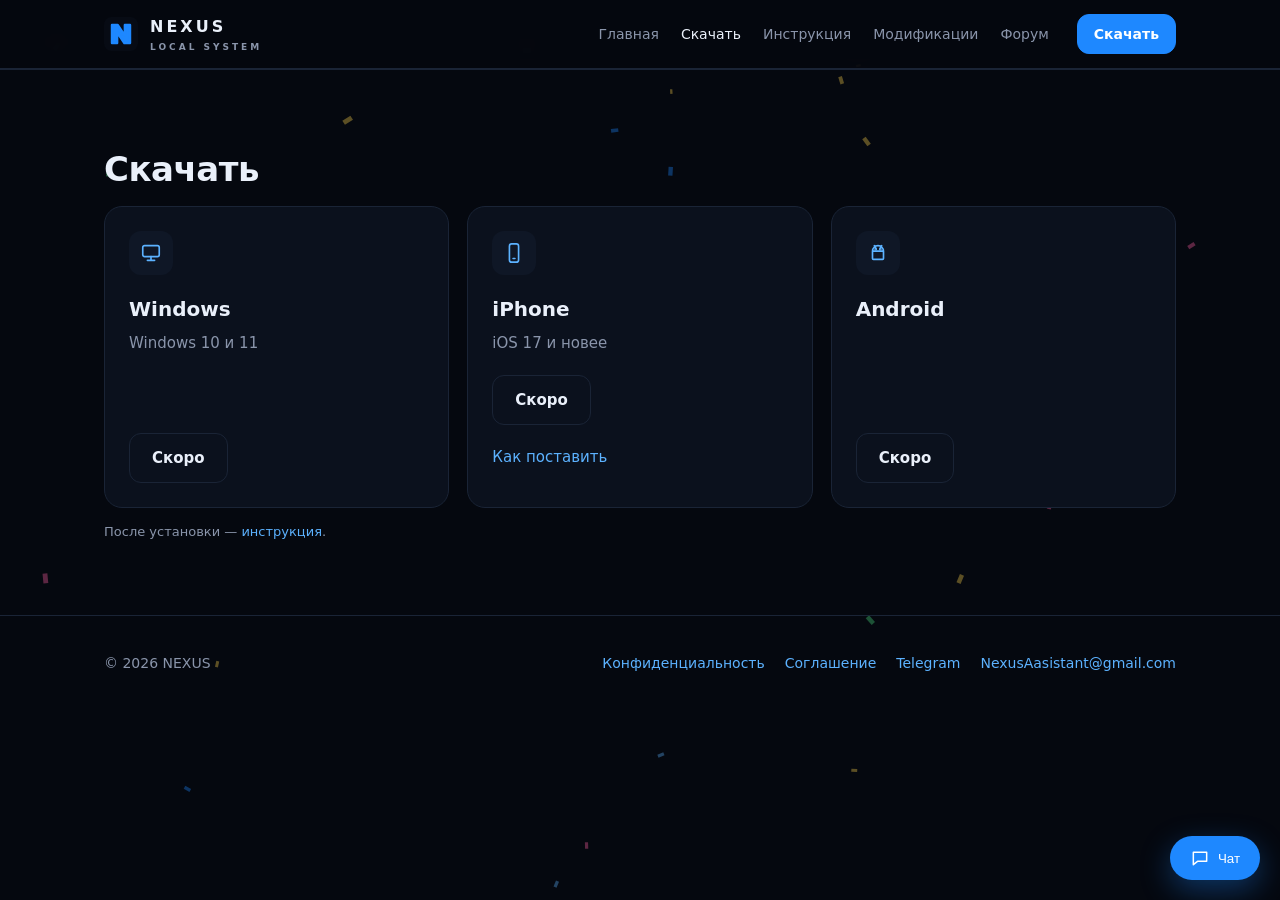
==== download.html @ 6585c286 "Сайт NEXUS" ====
<!doctype html>
<html lang="ru">
<head>
<meta charset="utf-8">
<meta name="viewport" content="width=device-width, initial-scale=1">
<title>Скачать — NEXUS</title>
<link rel="icon" href="assets/logo.svg">
<link rel="stylesheet" href="assets/style.css?v=23">
</head>
<body>
<header>
  <div class="wrap">
    <a class="brand" href="index.html"><img src="assets/logo.svg" alt=""><div>NEXUS<small>LOCAL SYSTEM</small></div></a>
    <nav>
      <a href="index.html">Главная</a>
      <a href="download.html" class="on">Скачать</a>
      <a href="guide.html">Инструкция</a>
      <a href="mods.html">Модификации</a>
      <a href="forum.html">Форум</a>
    </nav>
    <a class="btn small" href="download.html">Скачать</a>
  </div>
</header>
<main>
  <section>
    <div class="wrap">
      <h2>Скачать</h2>
      <div class="downloads">
        <div class="card dl" data-dl="pc">
          <div class="icon"><svg class="ico" viewBox="0 0 24 24" fill="none" stroke="currentColor" stroke-width="1.8" stroke-linecap="round" stroke-linejoin="round" aria-hidden="true"><rect x="3" y="4" width="18" height="12" rx="2"/><path d="M8 20h8M12 16v4"/></svg></div>
          <h3>Windows</h3>
          <p>Windows 10 и 11</p>
          <span class="btn ghost soon">Скоро</span>
        </div>
        <div class="card dl" data-dl="ios">
          <div class="icon"><svg class="ico" viewBox="0 0 24 24" fill="none" stroke="currentColor" stroke-width="1.8" stroke-linecap="round" stroke-linejoin="round" aria-hidden="true"><rect x="7" y="2" width="10" height="20" rx="2.5"/><path d="M11 18h2"/></svg></div>
          <h3>iPhone</h3>
          <p>iOS 17 и новее</p>
          <span class="btn ghost soon">Скоро</span>
          <p class="note"><a href="guide.html#iphone">Как поставить</a></p>
        </div>
        <div class="card dl" data-dl="android">
          <div class="icon"><svg class="ico" viewBox="0 0 24 24" fill="none" stroke="currentColor" stroke-width="1.8" stroke-linecap="round" stroke-linejoin="round" aria-hidden="true"><path d="M6 10h12v8a1 1 0 0 1-1 1H7a1 1 0 0 1-1-1zM6 10a6 6 0 0 1 12 0M8 4l1.5 2.5M16 4l-1.5 2.5"/><circle cx="9.5" cy="7.8" r=".6"/><circle cx="14.5" cy="7.8" r=".6"/></svg></div>
          <h3>Android</h3>
          <p>&nbsp;</p>
          <span class="btn ghost soon">Скоро</span>
        </div>
      </div>
      <p class="note">После установки — <a href="guide.html">инструкция</a>.</p>
    </div>
  </section>
</main>
<footer>
  <div class="wrap">
    <span>© 2026 NEXUS</span>
    <div class="links"><a href="privacy.html">Конфиденциальность</a><a href="terms.html">Соглашение</a><a href="https://t.me/NexusAppAiBot" target="_blank" rel="noopener">Telegram</a><a href="mailto:NexusAasistant@gmail.com">NexusAasistant@gmail.com</a></div>
  </div>
</footer>
<button class="chat-open" data-chat aria-label="Чат"><svg class="ico" viewBox="0 0 24 24" fill="none" stroke="currentColor" stroke-width="1.8" stroke-linecap="round" stroke-linejoin="round" aria-hidden="true"><path d="M4 5h16v11H9l-5 4z"/></svg><span>Чат</span></button>
<script>window.NEXUS_CHAT = "https://193-232-89-90.sslip.io:8443"; window.NEXUS_GOOGLE = "959547743443-be8pcmqgt4temf61vtt6gkfed54fnpoh.apps.googleusercontent.com"; window.NEXUS_TELEGRAM = "https://t.me/NexusAppAiBot";</script>
<script src="assets/chat.js?v=23"></script>
<script src="assets/panel-link.js?v=23"></script>
<script src="assets/community.js?v=23"></script>
<script src="assets/shop.js?v=23"></script>
<script src="assets/anim.js?v=23"></script>
</body>
</html>
---- assets/style.css ----
:root {
  --bg: #05080F;
  --panel: #0B111D;
  --panel2: #0F1726;
  --line: #1A2436;
  --text: #EAF0FA;
  --muted: #8A95AB;
  --accent: #1E88FF;
  --accent2: #5CB2FF;
  --green: #22C55E;
  --radius: 18px;
}
* { box-sizing: border-box; margin: 0; padding: 0; }
html { scroll-behavior: smooth; }
body {
  background: var(--bg);
  color: var(--text);
  font: 16px/1.6 "Inter", "Segoe UI", system-ui, -apple-system, sans-serif;
  -webkit-font-smoothing: antialiased;
}
a { color: var(--accent2); text-decoration: none; }
a:hover { color: var(--text); }
.wrap { max-width: 1120px; margin: 0 auto; padding: 0 24px; }

/* top bar */
header {
  position: sticky; top: 0; z-index: 10;
  background: rgba(5, 8, 15, 0.82); backdrop-filter: blur(12px);
  border-bottom: 1px solid var(--line);
}
header .wrap { display: flex; align-items: center; gap: 28px; height: 68px; }
.brand { display: flex; align-items: center; gap: 12px; color: var(--text); font-weight: 800; letter-spacing: 3px; }
.brand img { width: 34px; height: 34px; }
.brand small { display: block; font-size: 9px; letter-spacing: 3px; color: var(--muted); font-weight: 600; }
nav { display: flex; gap: 22px; margin-left: auto; }
nav a { color: var(--muted); font-size: 14px; }
nav a:hover, nav a.on { color: var(--text); }
.btn {
  display: inline-flex; align-items: center; gap: 8px;
  padding: 12px 22px; border-radius: 12px; font-weight: 600; font-size: 15px;
  background: var(--accent); color: #fff; border: 1px solid var(--accent);
  transition: transform .15s, background .15s;
}
.btn:hover { background: #3696FF; color: #fff; transform: translateY(-1px); }
.btn.ghost { background: transparent; color: var(--text); border-color: var(--line); }
.btn.ghost:hover { border-color: var(--accent); }
.btn.small { padding: 8px 16px; font-size: 14px; }

/* hero */
.hero { padding: 96px 0 72px; position: relative; overflow: hidden; }
.hero::before {
  content: ""; position: absolute; inset: -40% -10% auto; height: 520px;
  background: radial-gradient(closest-side, rgba(30, 136, 255, 0.22), transparent);
  pointer-events: none;
}
.hero .wrap { display: grid; grid-template-columns: 1.1fr 0.9fr; gap: 48px; align-items: center; position: relative; }
.kicker { color: var(--accent2); font-size: 13px; font-weight: 700; letter-spacing: 2px; text-transform: uppercase; }
h1 { font-size: 54px; line-height: 1.08; margin: 14px 0 18px; letter-spacing: -1px; }
h1 span { color: var(--accent); }
.lead { color: var(--muted); font-size: 19px; max-width: 560px; }
.cta { display: flex; gap: 14px; margin-top: 32px; flex-wrap: wrap; }
.note { color: var(--muted); font-size: 13px; margin-top: 14px; }

/* NEXUS's eyes: a party hat, always a little alive (anim.js moves the eyes) */
.stage { position: relative; padding-top: 70px; }
.face {
  position: relative; aspect-ratio: 1 / 1; border-radius: 32px; background: #000;
  border: 1px solid var(--line); box-shadow: 0 30px 80px rgba(30, 136, 255, 0.18);
  animation: bob 4.5s ease-in-out infinite;
}
@keyframes bob { 0%, 100% { transform: translateY(0) rotate(-1deg); } 50% { transform: translateY(-14px) rotate(1.5deg); } }
.eyes { position: absolute; inset: 0; display: flex; align-items: center; justify-content: center; gap: 18%;
  transition: transform .35s cubic-bezier(.3,1.4,.5,1); }
.eye {
  width: 17%; height: 42%; border-radius: 999px; background: var(--accent);
  box-shadow: 0 0 40px rgba(30, 136, 255, 0.75); transition: height .18s, border-radius .18s;
}
.face.blink .eye { height: 4%; }
.face.happy .eye { height: 20%; border-radius: 999px 999px 40% 40%; }
.cheek { position: absolute; bottom: 24%; width: 12%; height: 6%; border-radius: 50%; background: rgba(255, 105, 180, .0);
  filter: blur(6px); transition: background .4s; }
.cheek.l { left: 16%; } .cheek.r { right: 16%; }
.face.happy .cheek { background: rgba(255, 105, 180, .55); }
.hat {
  position: absolute; left: 50%; top: -104px; width: 110px; height: 120px; margin-left: -40px;
  transform-origin: 50% 100%; animation: wobble 3s ease-in-out infinite; filter: drop-shadow(0 6px 10px rgba(0,0,0,.45));
}
.cone { position: absolute; inset: 0; clip-path: polygon(50% 0, 100% 100%, 0 100%);
  background: repeating-linear-gradient(135deg, #1E88FF 0 15px, #FF5FA2 15px 30px, #FFD34D 30px 45px); }
.pom { position: absolute; left: 50%; top: -14px; width: 28px; height: 28px; margin-left: -14px; border-radius: 50%;
  background: radial-gradient(circle at 35% 35%, #fff, #FFD34D 60%, #F0A800); box-shadow: 0 0 18px rgba(255, 211, 77, .7);
  animation: pom 1.5s ease-in-out infinite; }
@keyframes wobble { 0%, 100% { transform: rotate(12deg); } 50% { transform: rotate(20deg); } }
@keyframes pom { 0%, 100% { transform: translateY(0) scale(1); } 50% { transform: translateY(-4px) scale(1.08); } }

/* confetti behind everything */
#confetti { position: fixed; inset: 0; width: 100%; height: 100%; pointer-events: none; z-index: 0; }
header, main, footer { position: relative; z-index: 1; }
header { z-index: 10; }

/* blocks come in as you scroll; cards lift */
.reveal { opacity: 0; transform: translateY(26px); transition: opacity .7s ease, transform .7s ease; }
.reveal.in { opacity: 1; transform: none; }
.card { transition: transform .25s ease, border-color .25s ease, box-shadow .25s ease; }
.card:hover { transform: translateY(-4px); border-color: rgba(30,136,255,.55); box-shadow: 0 16px 40px rgba(30,136,255,.12); }
.card:hover .icon { animation: pop .5s ease; }
@keyframes pop { 50% { transform: scale(1.18) rotate(-6deg); } }
.btn { position: relative; overflow: hidden; }
.btn:not(.ghost)::after { content: ""; position: absolute; top: 0; left: -60%; width: 40%; height: 100%;
  background: linear-gradient(90deg, transparent, rgba(255,255,255,.35), transparent); transform: skewX(-20deg);
  animation: shine 4s ease-in-out infinite; }
@keyframes shine { 0%, 70% { left: -60%; } 100% { left: 130%; } }
h1 { background: linear-gradient(90deg, #fff, #8CC4FF, #FF8FC2, #fff); background-size: 300% 100%;
  -webkit-background-clip: text; background-clip: text; color: transparent; animation: shimmer 8s linear infinite; }
@keyframes shimmer { to { background-position: 300% 0; } }
@media (prefers-reduced-motion: reduce) {
  *, *::before, *::after { animation: none !important; transition: none !important; }
  .reveal { opacity: 1; transform: none; }
}

/* sections */
section { padding: 72px 0; border-top: 1px solid var(--line); }
h2 { font-size: 34px; letter-spacing: -0.5px; margin-bottom: 10px; }
.sub { color: var(--muted); margin-bottom: 36px; max-width: 640px; }
.grid { display: grid; grid-template-columns: repeat(3, 1fr); gap: 18px; }
.card { background: var(--panel); border: 1px solid var(--line); border-radius: var(--radius); padding: 24px; }
.card h3 { font-size: 18px; margin: 14px 0 6px; }
.card p { color: var(--muted); font-size: 15px; }
.icon {
  width: 44px; height: 44px; border-radius: 12px; background: var(--panel2);
  display: flex; align-items: center; justify-content: center; font-size: 22px;
}

/* plans */
.plans { display: grid; grid-template-columns: repeat(4, 1fr); gap: 18px; }
.plan { text-align: left; display: flex; flex-direction: column; gap: 6px; }
.plan .name { font-weight: 700; font-size: 18px; }
.plan .price { font-size: 26px; font-weight: 800; margin: 8px 0; }
.plan.best { border-color: var(--accent); box-shadow: 0 0 0 1px var(--accent) inset; }
.badge { align-self: flex-start; font-size: 12px; color: var(--accent2); background: rgba(30, 136, 255, 0.14); padding: 3px 10px; border-radius: 8px; }

/* steps */
.steps { counter-reset: step; display: grid; gap: 14px; max-width: 760px; }
.step { display: flex; gap: 18px; align-items: flex-start; }
.step::before {
  counter-increment: step; content: counter(step);
  flex: none; width: 36px; height: 36px; border-radius: 50%; background: var(--panel2); border: 1px solid var(--line);
  display: flex; align-items: center; justify-content: center; font-weight: 700; color: var(--accent2);
}
.step b { display: block; }
.step span { color: var(--muted); font-size: 15px; }

/* faq */
details { background: var(--panel); border: 1px solid var(--line); border-radius: 14px; padding: 16px 20px; margin-bottom: 12px; max-width: 820px; }
summary { cursor: pointer; font-weight: 600; }
details p { color: var(--muted); margin-top: 10px; }

.empty { color: var(--muted); background: var(--panel); border: 1px dashed var(--line); border-radius: var(--radius); padding: 28px; text-align: center; }

footer { border-top: 1px solid var(--line); padding: 36px 0; color: var(--muted); font-size: 14px; }
footer .wrap { display: flex; gap: 24px; flex-wrap: wrap; align-items: center; }
footer .links { margin-left: auto; display: flex; gap: 20px; }

/* the privacy page */
.doc { max-width: 820px; padding: 56px 24px 80px; margin: 0 auto; }
.doc h1 { font-size: 38px; }
.doc h2 { font-size: 22px; margin: 34px 0 10px; }
.doc p, .doc li { color: #C6CFDF; }
.doc ul { padding-left: 22px; display: grid; gap: 6px; }

@media (max-width: 900px) {
  .hero .wrap { grid-template-columns: 1fr; }
  .stage { max-width: 360px; }
  h1 { font-size: 40px; }
  .grid { grid-template-columns: 1fr 1fr; }
  .plans { grid-template-columns: 1fr 1fr; }
  header .wrap { flex-wrap: wrap; height: auto; padding-top: 12px; gap: 10px 20px; }
  nav { order: 3; width: 100%; margin: 0; overflow-x: auto; padding-bottom: 10px; gap: 18px; white-space: nowrap; scrollbar-width: none; }
  nav::-webkit-scrollbar { display: none; }
  header .btn { margin-left: auto; }
}
@media (max-width: 560px) {
  .wrap { padding: 0 16px; }
  .grid, .plans { grid-template-columns: 1fr; }
  h1 { font-size: 34px; }
}

.plans.three { grid-template-columns: repeat(3, 1fr); }
.price-tag { display: inline-block; margin-top: 12px; font-size: 13px; color: var(--green); }
.doc ol { padding-left: 22px; display: grid; gap: 6px; }
@media (max-width: 900px) { .plans.three { grid-template-columns: 1fr 1fr; } }
@media (max-width: 560px) { .plans.three { grid-template-columns: 1fr; } }

/* chat */
.chat-open {
  position: fixed; right: 20px; bottom: 20px; z-index: 20;
  padding: 12px 20px; border-radius: 999px; border: none; cursor: pointer;
  background: var(--accent); color: #fff; font: 600 15px/1 inherit; box-shadow: 0 10px 30px rgba(30, 136, 255, 0.35);
}
button.btn { cursor: pointer; font-family: inherit; }
.chat-box {
  position: fixed; right: 20px; bottom: 76px; z-index: 21; width: 340px; max-width: calc(100vw - 32px); height: 440px;
  display: none; flex-direction: column; background: var(--panel); border: 1px solid var(--line); border-radius: 18px;
  box-shadow: 0 20px 60px rgba(0, 0, 0, 0.5); overflow: hidden;
}
.chat-box.on { display: flex; }
.chat-head { display: flex; align-items: center; padding: 14px 16px; border-bottom: 1px solid var(--line); }
.chat-x { margin-left: auto; background: none; border: none; color: var(--muted); font-size: 22px; cursor: pointer; }
.chat-list { flex: 1; overflow-y: auto; padding: 14px; display: flex; flex-direction: column; gap: 8px; }
.chat-line { align-self: flex-start; max-width: 85%; background: var(--panel2); padding: 8px 12px; border-radius: 12px; font-size: 14px; white-space: pre-wrap; }
.chat-line.mine { align-self: flex-end; background: #12305A; }
.chat-input { display: flex; gap: 8px; padding: 12px; border-top: 1px solid var(--line); }
.chat-input input { flex: 1; background: var(--bg); color: var(--text); border: 1px solid var(--line); border-radius: 10px; padding: 9px 12px; font: inherit; font-size: 14px; }

/* forum and reviews */
.tabs { display: flex; gap: 8px; flex-wrap: wrap; align-items: center; margin-bottom: 18px; }
.tab { background: var(--panel); color: var(--muted); border: 1px solid var(--line); border-radius: 10px; padding: 7px 14px; cursor: pointer; font: inherit; font-size: 14px; }
.tab.on { color: var(--text); border-color: var(--accent); }
.tabs .btn { margin-left: auto; }
.topic { display: block; background: var(--panel); border: 1px solid var(--line); border-radius: 14px; padding: 14px 18px; margin-bottom: 10px; color: var(--text); }
.topic:hover { border-color: var(--accent); color: var(--text); }
.topic span { display: block; color: var(--muted); font-size: 13px; margin-top: 4px; }
.back { display: inline-block; margin-bottom: 14px; font-size: 14px; }
.topic-title { font-size: 24px; margin-bottom: 14px; }
.post { margin-bottom: 10px; padding: 16px 20px; }
.post p, .review p { color: var(--text); white-space: pre-wrap; margin-top: 6px; }
.post.creator { border-color: var(--accent); }
.who { color: var(--muted); font-size: 13px; }
.form { display: grid; gap: 10px; margin-top: 16px; max-width: 640px; }
.form input, .form select, .form textarea { background: var(--bg); color: var(--text); border: 1px solid var(--line); border-radius: 10px; padding: 10px 12px; font: inherit; font-size: 14px; }
.form textarea { min-height: 110px; resize: vertical; }
.form .btn { justify-self: start; }
.form-note { color: var(--muted); font-size: 13px; }
.stars { color: #F5C451; letter-spacing: 2px; }
.review-form { margin-top: 18px; }

/* icons, downloads, flow, contact */
.ico { width: 22px; height: 22px; flex: none; }
.icon { color: var(--accent2); }
.btn .ico { width: 18px; height: 18px; }
.chat-open { display: flex; align-items: center; gap: 8px; }
.chat-open .ico { width: 20px; height: 20px; }
.downloads { display: grid; grid-template-columns: repeat(3, 1fr); gap: 18px; }
.dl { display: flex; flex-direction: column; gap: 6px; align-items: flex-start; }
.dl h3 { margin: 12px 0 0; font-size: 20px; }
.dl p { color: var(--muted); margin-bottom: 14px; }
.dl .btn { margin-top: auto; }
.soon { color: var(--muted); cursor: default; }
.flow { display: grid; grid-template-columns: repeat(3, 1fr); gap: 18px; counter-reset: none; }
.flow-step { position: relative; background: linear-gradient(180deg, var(--panel2), var(--panel)); border: 1px solid var(--line); border-radius: var(--radius); padding: 24px; }
.flow-step span { display: inline-flex; width: 32px; height: 32px; border-radius: 50%; align-items: center; justify-content: center; background: rgba(30,136,255,.15); color: var(--accent2); font-weight: 700; }
.flow-step b { display: block; margin: 14px 0 6px; font-size: 18px; }
.flow-step p { color: var(--muted); font-size: 15px; }
.contact { display: flex; align-items: center; gap: 24px; flex-wrap: wrap; background: linear-gradient(135deg, rgba(30,136,255,.14), transparent 60%); border: 1px solid var(--line); border-radius: 24px; padding: 36px; }
.contact .cta { margin: 0 0 0 auto; }
.contact .sub { margin: 0; }
.toc { display: flex; flex-wrap: wrap; gap: 8px; margin: 18px 0 8px; }
.toc a { background: var(--panel); border: 1px solid var(--line); border-radius: 10px; padding: 6px 12px; font-size: 14px; color: var(--text); }
.mod-foot { display: flex; align-items: center; justify-content: space-between; margin-top: 12px; }
.mod-foot .price-tag { margin: 0; }
.review-signin { margin-top: 18px; }
@media (max-width: 900px) { .downloads, .flow { grid-template-columns: 1fr; } .contact .cta { margin-left: 0; } }
[hidden] { display: none !important; }

/* star rating: click a star; the ones before it light up */
.rate { display: inline-flex; flex-direction: row-reverse; justify-content: flex-end; gap: 4px; }
.rate input { position: absolute; opacity: 0; width: 0; height: 0; }
.rate label { font-size: 34px; line-height: 1; color: #2A3550; cursor: pointer; transition: color .12s, transform .12s; }
.rate label:hover, .rate label:hover ~ label, .rate input:checked ~ label { color: #F5C451; }
.rate label:hover { transform: scale(1.12); }
.rate input:focus-visible + label { outline: 2px solid var(--accent); border-radius: 4px; }
.plan .btn { margin-top: 14px; align-self: flex-start; }
.price .old { color: var(--muted); font-size: 18px; font-weight: 600; margin-right: 10px; text-decoration-thickness: 2px; }
.sale-note { display: inline-block; margin: -4px 0 20px; padding: 6px 14px; border-radius: 999px; background: rgba(34,197,94,.14); color: #4ADE80; font-weight: 600; font-size: 14px; }
.sale-note[hidden] { display: none; }
.chat-line img { display: block; max-width: 100%; max-height: 220px; border-radius: 8px; margin-bottom: 4px; cursor: zoom-in; }
.chat-clip { background: none; border: 1px solid var(--line); border-radius: 10px; color: var(--muted); font-size: 18px; cursor: pointer; padding: 0 10px; }
.chat-clip:hover { color: var(--text); border-color: var(--accent); }
.chat-signin { padding: 14px; border-top: 1px solid var(--line); display: grid; gap: 10px; }
.chat-input[hidden], .chat-signin[hidden] { display: none; }

.buy-choice { position: fixed; inset: 0; z-index: 30; display: flex; align-items: center; justify-content: center;
  background: rgba(0, 0, 0, .55); backdrop-filter: blur(4px); padding: 16px; }
.buy-choice .card { position: relative; max-width: 440px; width: 100%; }
.buy-choice .card b { font-size: 20px; }
.buy-choice .cta { flex-direction: column; margin-top: 18px; }
.buy-choice .cta .btn { justify-content: center; }
.buy-choice .chat-x { position: absolute; top: 10px; right: 14px; }

/* ---------------------------------------------------------------- админ-панель */
.panel-head { display: flex; align-items: center; justify-content: space-between; gap: 16px; margin-bottom: 18px; }
.panel-who { font-weight: 700; }
.panel-tabs { display: flex; gap: 8px; flex-wrap: wrap; margin-bottom: 22px; }
.panel-tab { background: var(--panel); color: var(--muted); border: 1px solid var(--line); border-radius: 12px;
             padding: 9px 16px; font: inherit; font-size: 14px; cursor: pointer; }
.panel-tab:hover { color: var(--text); border-color: var(--accent); }
.panel-tab.on { background: var(--accent); border-color: var(--accent); color: #04101F; font-weight: 700; }
.panel-body { display: grid; gap: 18px; }
.panel-card { display: grid; gap: 12px; }
.panel-line { display: flex; align-items: center; gap: 10px; flex-wrap: wrap;
              padding: 10px 0; border-top: 1px solid var(--line); }
.panel-line:first-child { border-top: none; }
.panel-line b { min-width: 170px; }
.field { display: grid; gap: 6px; }
.field label { color: var(--muted); font-size: 13px; }
#panel input[type=text], #panel textarea, #panel select {
  background: var(--panel2); color: var(--text); border: 1px solid var(--line); border-radius: 10px;
  padding: 10px 12px; font: inherit; font-size: 15px; width: 100%; }
#panel input[type=text]:focus, #panel textarea:focus { outline: none; border-color: var(--accent); }
#panel input[type=file] { color: var(--muted); font-size: 14px; }
#panel textarea { resize: vertical; }
#panel .panel-line input[type=text] { width: auto; flex: 1 1 160px; }
.note.good { color: var(--green); }
.note.bad { color: #FF8A95; }
.bar { height: 6px; background: var(--panel2); border-radius: 99px; overflow: hidden; display: none; }
.bar i { display: block; height: 100%; width: 0; background: var(--accent); transition: width .2s ease; }
.mod-head { display: flex; align-items: baseline; gap: 10px; flex-wrap: wrap; }
.mod-info { color: var(--muted); font-size: 14px; }
.mod-form { display: grid; gap: 12px; grid-template-columns: 1fr 1fr; }
.mod-form .field:last-child { grid-column: 1 / -1; }
.mod-row { display: grid; gap: 10px; }
.chat-thread { display: grid; gap: 8px; }
.codes { background: var(--panel2); border-radius: 10px; padding: 12px; color: var(--accent2);
         font: 14px/1.7 ui-monospace, Consolas, monospace; white-space: pre-wrap; }
.gbtn { min-height: 44px; }
@media (max-width: 720px) {
  .mod-form { grid-template-columns: 1fr; }
  .panel-line b { min-width: 0; }
}

/* тариф: что входит */
.features { color: var(--muted); font-size: 13px; margin: 8px 0 14px; line-height: 1.4; }

/* «Панель» в меню — её дописывает panel-link.js, только у создателя */
header nav .panel-link { color: var(--accent2); }
header nav .panel-link::before { content: "★"; margin-right: 5px; font-size: 11px; }

.buy-choice .plan-name { display: block; font-size: 24px; margin-top: 4px; }
.buy-choice .price { font-size: 30px; font-weight: 800; margin: 10px 0 4px; }
.buy-choice .form-note { margin-top: 10px; color: #F5C451; }
.buy-choice .buy-desc { color: var(--muted); margin: 8px 0 0; line-height: 1.45; }
.buy-choice .buy-meta { color: var(--muted); font-size: 13px; }

.btn.owned { color: #3DDC84; border-color: rgba(61,220,132,.45); cursor: default; }
.btn.owned:hover { border-color: rgba(61,220,132,.45); }

.buy-choice .promo { display: flex; gap: 8px; margin-top: 14px; }
.buy-choice .promo-code { flex: 1; min-width: 0; background: var(--bg); color: var(--text); border: 1px solid var(--line);
  border-radius: 10px; padding: 10px 12px; font: inherit; font-size: 14px; text-transform: uppercase; }
.buy-choice .promo-code:focus { outline: none; border-color: var(--accent); }
.buy-choice .promo-note { min-height: 18px; margin-top: 6px; font-size: 13px; color: var(--muted); }
.buy-choice .promo-note.good { color: #3DDC84; }
.buy-choice .promo-note.bad { color: #FF6B6B; }
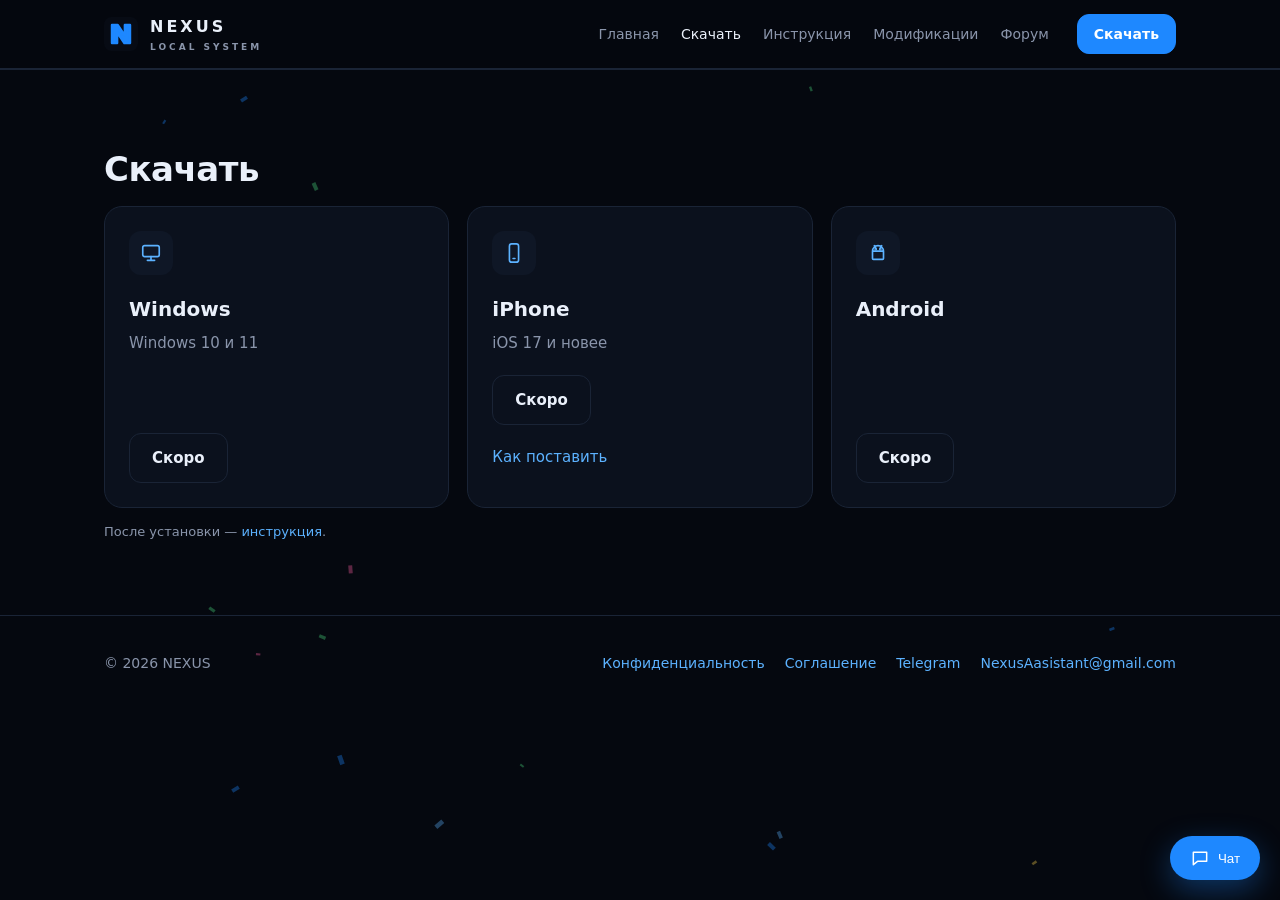
==== commit 752f9944: "Сайт NEXUS" ====
--- a/download.html
+++ b/download.html
@@ -5,7 +5,7 @@
 <meta name="viewport" content="width=device-width, initial-scale=1">
 <title>Скачать — NEXUS</title>
 <link rel="icon" href="assets/logo.svg">
-<link rel="stylesheet" href="assets/style.css?v=23">
+<link rel="stylesheet" href="assets/style.css?v=24">
 </head>
 <body>
 <header>
@@ -58,10 +58,10 @@
 </footer>
 <button class="chat-open" data-chat aria-label="Чат"><svg class="ico" viewBox="0 0 24 24" fill="none" stroke="currentColor" stroke-width="1.8" stroke-linecap="round" stroke-linejoin="round" aria-hidden="true"><path d="M4 5h16v11H9l-5 4z"/></svg><span>Чат</span></button>
 <script>window.NEXUS_CHAT = "https://193-232-89-90.sslip.io:8443"; window.NEXUS_GOOGLE = "959547743443-be8pcmqgt4temf61vtt6gkfed54fnpoh.apps.googleusercontent.com"; window.NEXUS_TELEGRAM = "https://t.me/NexusAppAiBot";</script>
-<script src="assets/chat.js?v=23"></script>
-<script src="assets/panel-link.js?v=23"></script>
-<script src="assets/community.js?v=23"></script>
-<script src="assets/shop.js?v=23"></script>
-<script src="assets/anim.js?v=23"></script>
+<script src="assets/chat.js?v=24"></script>
+<script src="assets/panel-link.js?v=24"></script>
+<script src="assets/community.js?v=24"></script>
+<script src="assets/shop.js?v=24"></script>
+<script src="assets/anim.js?v=24"></script>
 </body>
 </html>
--- a/assets/style.css
+++ b/assets/style.css
@@ -351,3 +351,5 @@
 .buy-choice .promo-note { min-height: 18px; margin-top: 6px; font-size: 13px; color: var(--muted); }
 .buy-choice .promo-note.good { color: #3DDC84; }
 .buy-choice .promo-note.bad { color: #FF6B6B; }
+.buy-choice .promo-code:disabled { opacity: .7; }
+#panel .note.bad { color: #FF6B6B; }
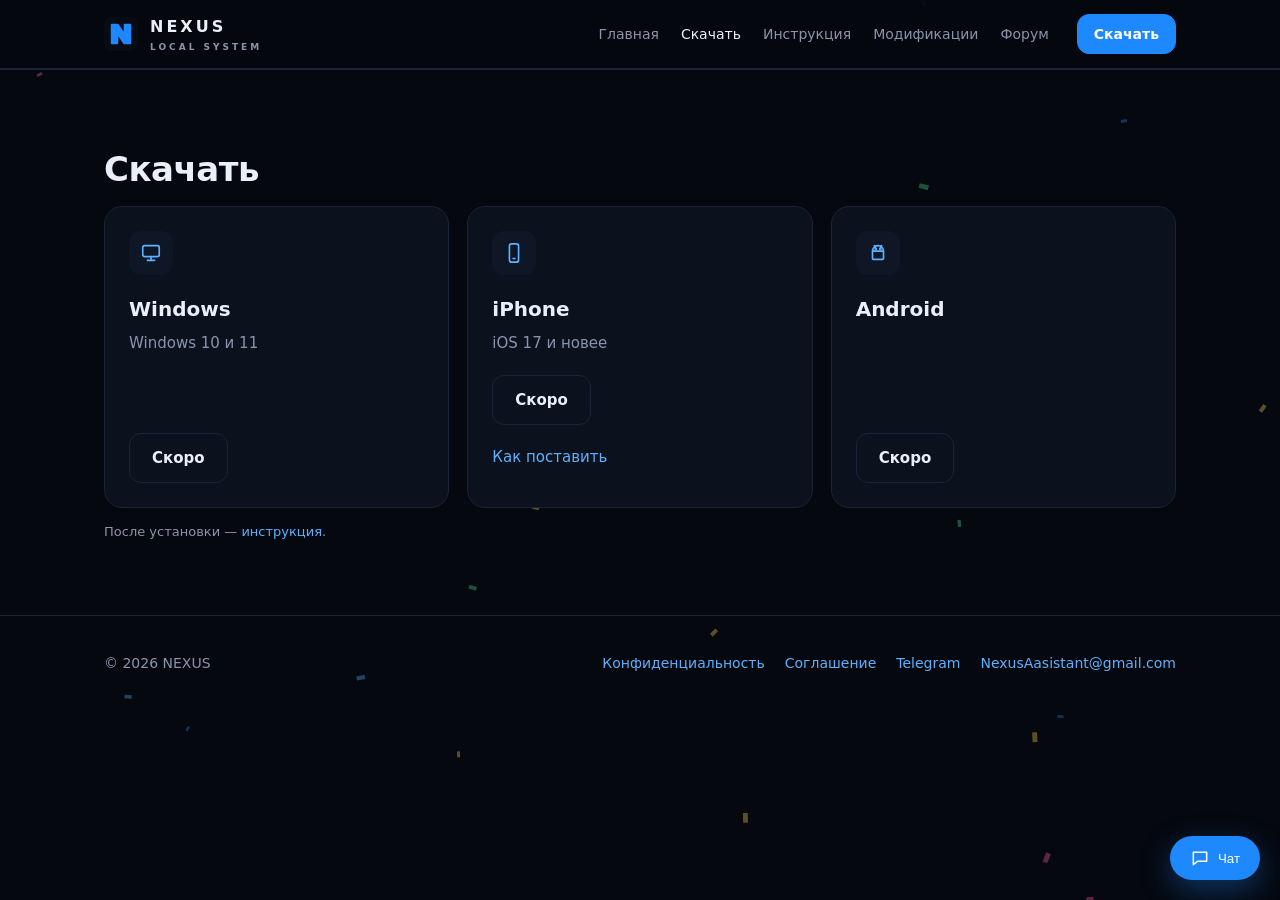
==== commit 17b3227e: "Сайт NEXUS" ====
--- a/download.html
+++ b/download.html
@@ -5,7 +5,7 @@
 <meta name="viewport" content="width=device-width, initial-scale=1">
 <title>Скачать — NEXUS</title>
 <link rel="icon" href="assets/logo.svg">
-<link rel="stylesheet" href="assets/style.css?v=24">
+<link rel="stylesheet" href="assets/style.css?v=25">
 </head>
 <body>
 <header>
@@ -58,10 +58,10 @@
 </footer>
 <button class="chat-open" data-chat aria-label="Чат"><svg class="ico" viewBox="0 0 24 24" fill="none" stroke="currentColor" stroke-width="1.8" stroke-linecap="round" stroke-linejoin="round" aria-hidden="true"><path d="M4 5h16v11H9l-5 4z"/></svg><span>Чат</span></button>
 <script>window.NEXUS_CHAT = "https://193-232-89-90.sslip.io:8443"; window.NEXUS_GOOGLE = "959547743443-be8pcmqgt4temf61vtt6gkfed54fnpoh.apps.googleusercontent.com"; window.NEXUS_TELEGRAM = "https://t.me/NexusAppAiBot";</script>
-<script src="assets/chat.js?v=24"></script>
-<script src="assets/panel-link.js?v=24"></script>
-<script src="assets/community.js?v=24"></script>
-<script src="assets/shop.js?v=24"></script>
-<script src="assets/anim.js?v=24"></script>
+<script src="assets/chat.js?v=25"></script>
+<script src="assets/panel-link.js?v=25"></script>
+<script src="assets/community.js?v=25"></script>
+<script src="assets/shop.js?v=25"></script>
+<script src="assets/anim.js?v=25"></script>
 </body>
 </html>
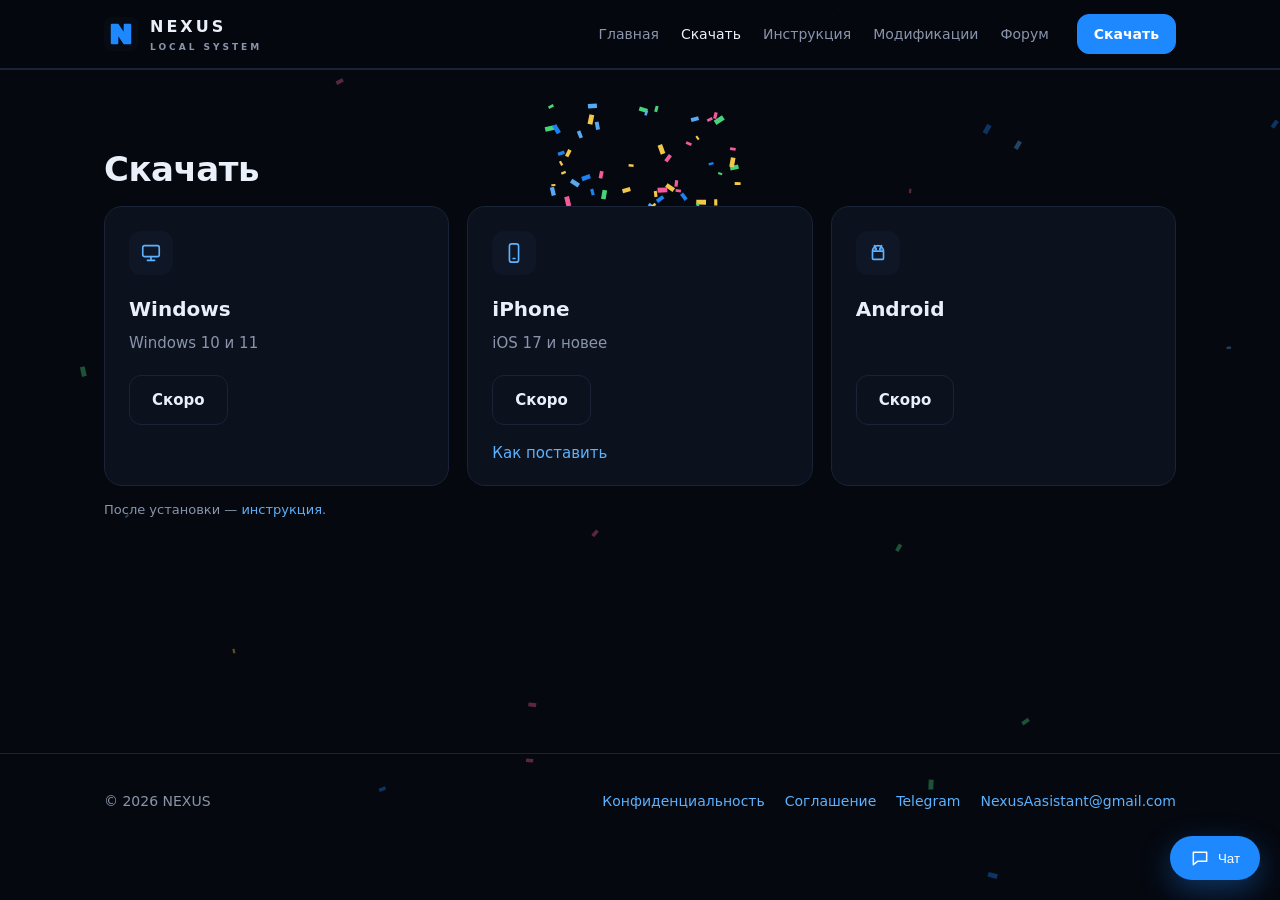
==== commit 3f951263: "Сайт NEXUS" ====
--- a/download.html
+++ b/download.html
@@ -5,7 +5,7 @@
 <meta name="viewport" content="width=device-width, initial-scale=1">
 <title>Скачать — NEXUS</title>
 <link rel="icon" href="assets/logo.svg">
-<link rel="stylesheet" href="assets/style.css?v=25">
+<link rel="stylesheet" href="assets/style.css?v=27">
 </head>
 <body>
 <header>
@@ -58,10 +58,10 @@
 </footer>
 <button class="chat-open" data-chat aria-label="Чат"><svg class="ico" viewBox="0 0 24 24" fill="none" stroke="currentColor" stroke-width="1.8" stroke-linecap="round" stroke-linejoin="round" aria-hidden="true"><path d="M4 5h16v11H9l-5 4z"/></svg><span>Чат</span></button>
 <script>window.NEXUS_CHAT = "https://193-232-89-90.sslip.io:8443"; window.NEXUS_GOOGLE = "959547743443-be8pcmqgt4temf61vtt6gkfed54fnpoh.apps.googleusercontent.com"; window.NEXUS_TELEGRAM = "https://t.me/NexusAppAiBot";</script>
-<script src="assets/chat.js?v=25"></script>
-<script src="assets/panel-link.js?v=25"></script>
-<script src="assets/community.js?v=25"></script>
-<script src="assets/shop.js?v=25"></script>
-<script src="assets/anim.js?v=25"></script>
+<script src="assets/chat.js?v=27"></script>
+<script src="assets/panel-link.js?v=27"></script>
+<script src="assets/community.js?v=27"></script>
+<script src="assets/shop.js?v=27"></script>
+<script src="assets/anim.js?v=27"></script>
 </body>
 </html>
--- a/assets/style.css
+++ b/assets/style.css
@@ -353,3 +353,44 @@
 .buy-choice .promo-note.bad { color: #FF6B6B; }
 .buy-choice .promo-code:disabled { opacity: .7; }
 #panel .note.bad { color: #FF6B6B; }
+
+/* ---------------------------------------------------------------- правки вида (12.11) */
+/* подвал всегда внизу, даже на коротких страницах */
+body { min-height: 100vh; display: flex; flex-direction: column; }
+main { flex: 1 0 auto; }
+footer { padding-bottom: 88px; }                       /* кнопка «Чат» не закрывает ссылки */
+footer .links { flex-wrap: wrap; gap: 10px 20px; }
+/* пустой список — во всю ширину, а не в одной колонке */
+.grid > .empty, .grid > .sub { grid-column: 1 / -1; }
+/* скачать: кнопки на одной высоте, «Как поставить» под кнопкой */
+.dl { position: relative; padding-bottom: 60px; }
+.dl .btn + .note { position: absolute; left: 24px; bottom: 20px; margin: 0; }
+/* вход через Google не растягивается на всю ширину */
+.gbutton, .gbtn { max-width: 400px; }
+/* длинные слова не вылезают за экран */
+h1, h2, h3, .doc p, .doc li, .topic, .post p, .review p { overflow-wrap: break-word; }
+.buy-choice { overflow-y: auto; }
+.buy-choice .card { max-height: calc(100vh - 32px); overflow-y: auto; }
+
+@media (max-width: 560px) {
+  header .wrap { gap: 8px 16px; }
+  nav { gap: 16px; font-size: 14px; }
+  nav a[href="download.html"] { display: none; }   /* есть синяя кнопка «Скачать» рядом */
+  .hero { padding: 48px 0 40px; }
+  .stage { width: 100%; max-width: 280px; margin: 0 auto; padding-top: 80px; }
+  .hat { width: 84px; height: 92px; top: -80px; margin-left: -30px; }
+  section { padding: 52px 0; }
+  h2 { font-size: 28px; }
+  .doc { padding: 36px 16px 56px; }
+  .doc h1 { font-size: 28px; }
+  footer .wrap { flex-direction: column; align-items: flex-start; gap: 14px; }
+  footer .links { margin-left: 0; }
+  .contact { padding: 24px; }
+  .contact .cta { width: 100%; }
+  .contact .cta .btn { width: 100%; justify-content: center; }
+  .tabs .btn { margin-left: 0; }
+  .chat-open { right: 16px; bottom: 16px; }
+  .chat-box { right: 16px; left: 16px; width: auto; max-width: none; bottom: 72px; height: min(440px, calc(100vh - 140px)); }
+  .panel-head { flex-wrap: wrap; }
+  .buy-choice .promo .btn { padding: 10px 14px; }
+}
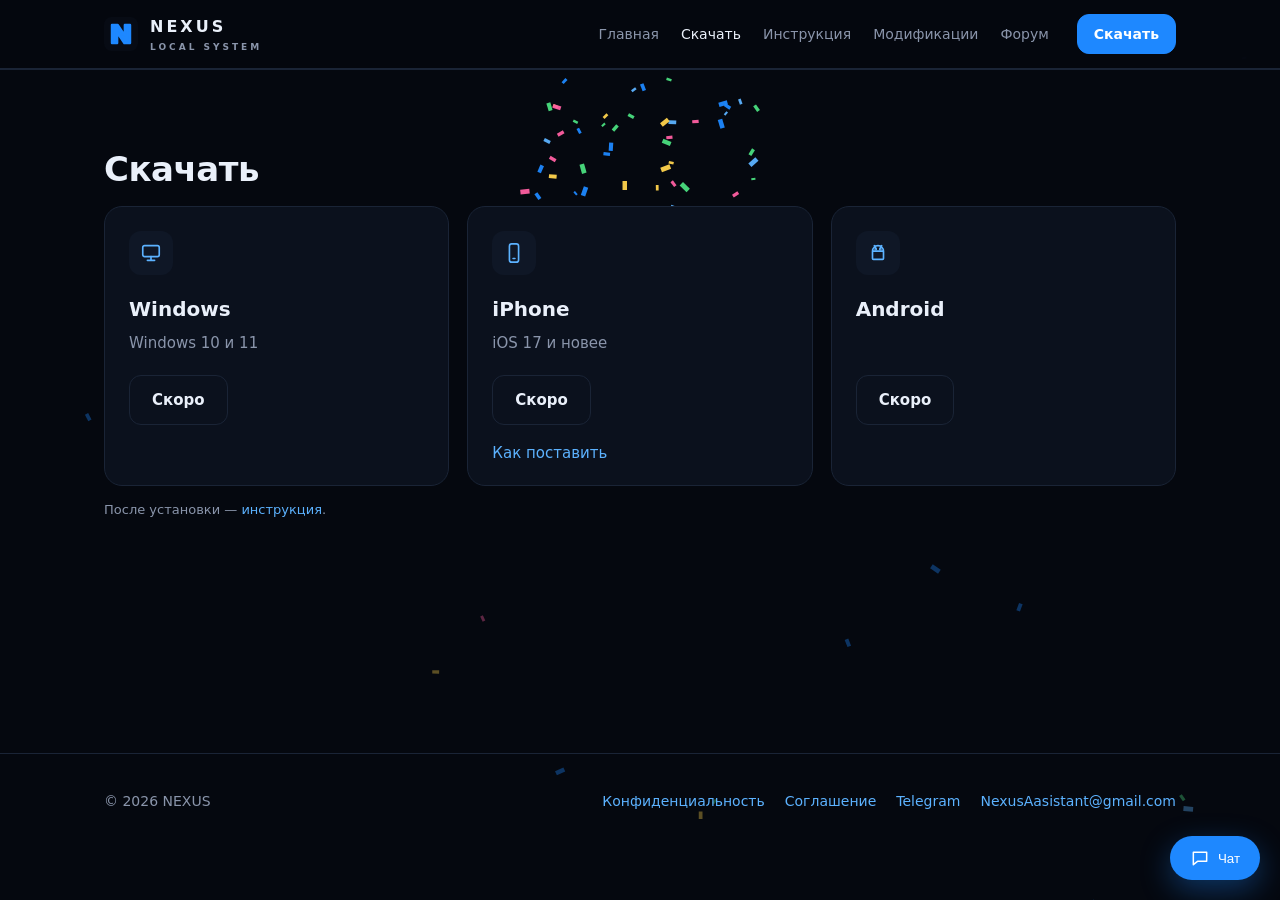
==== commit 6e833166: "Сайт NEXUS" ====
--- a/download.html
+++ b/download.html
@@ -5,7 +5,7 @@
 <meta name="viewport" content="width=device-width, initial-scale=1">
 <title>Скачать — NEXUS</title>
 <link rel="icon" href="assets/logo.svg">
-<link rel="stylesheet" href="assets/style.css?v=27">
+<link rel="stylesheet" href="assets/style.css?v=29">
 </head>
 <body>
 <header>
@@ -58,10 +58,10 @@
 </footer>
 <button class="chat-open" data-chat aria-label="Чат"><svg class="ico" viewBox="0 0 24 24" fill="none" stroke="currentColor" stroke-width="1.8" stroke-linecap="round" stroke-linejoin="round" aria-hidden="true"><path d="M4 5h16v11H9l-5 4z"/></svg><span>Чат</span></button>
 <script>window.NEXUS_CHAT = "https://193-232-89-90.sslip.io:8443"; window.NEXUS_GOOGLE = "959547743443-be8pcmqgt4temf61vtt6gkfed54fnpoh.apps.googleusercontent.com"; window.NEXUS_TELEGRAM = "https://t.me/NexusAppAiBot";</script>
-<script src="assets/chat.js?v=27"></script>
-<script src="assets/panel-link.js?v=27"></script>
-<script src="assets/community.js?v=27"></script>
-<script src="assets/shop.js?v=27"></script>
-<script src="assets/anim.js?v=27"></script>
+<script src="assets/chat.js?v=29"></script>
+<script src="assets/panel-link.js?v=29"></script>
+<script src="assets/community.js?v=29"></script>
+<script src="assets/shop.js?v=29"></script>
+<script src="assets/anim.js?v=29"></script>
 </body>
 </html>
--- a/assets/style.css
+++ b/assets/style.css
@@ -394,3 +394,10 @@
   .panel-head { flex-wrap: wrap; }
   .buy-choice .promo .btn { padding: 10px 14px; }
 }
+.buy-choice .buy-account { margin-top: 14px; padding: 12px; border: 1px solid var(--line); border-radius: 12px; }
+.buy-choice .buy-account .who { margin-bottom: 6px; }
+.buy-choice .acc-in { font-size: 14px; color: var(--muted); line-height: 1.4; }
+.buy-choice .acc-in.good b { color: #3DDC84; overflow-wrap: anywhere; }
+.buy-choice .acc-hint { color: var(--muted); font-size: 13px; margin-top: 2px; }
+.buy-choice .buy-account .gbutton { margin-top: 10px; min-height: 40px; }
+.buy-choice .pay:disabled { opacity: .45; cursor: not-allowed; }
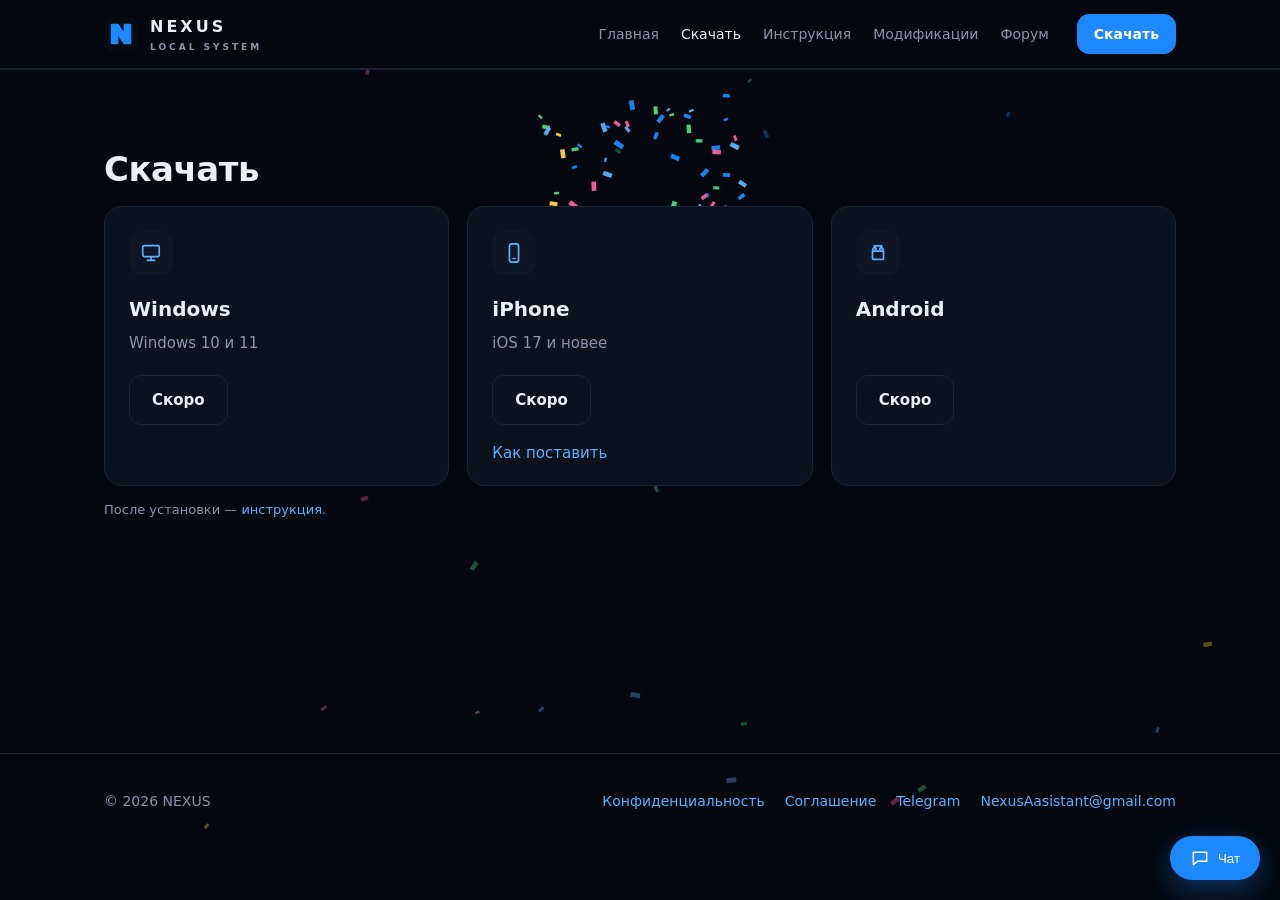
==== commit 6f63388f: "Сайт NEXUS" ====
--- a/download.html
+++ b/download.html
@@ -5,7 +5,7 @@
 <meta name="viewport" content="width=device-width, initial-scale=1">
 <title>Скачать — NEXUS</title>
 <link rel="icon" href="assets/logo.svg">
-<link rel="stylesheet" href="assets/style.css?v=29">
+<link rel="stylesheet" href="assets/style.css?v=30">
 </head>
 <body>
 <header>
@@ -58,10 +58,10 @@
 </footer>
 <button class="chat-open" data-chat aria-label="Чат"><svg class="ico" viewBox="0 0 24 24" fill="none" stroke="currentColor" stroke-width="1.8" stroke-linecap="round" stroke-linejoin="round" aria-hidden="true"><path d="M4 5h16v11H9l-5 4z"/></svg><span>Чат</span></button>
 <script>window.NEXUS_CHAT = "https://193-232-89-90.sslip.io:8443"; window.NEXUS_GOOGLE = "959547743443-be8pcmqgt4temf61vtt6gkfed54fnpoh.apps.googleusercontent.com"; window.NEXUS_TELEGRAM = "https://t.me/NexusAppAiBot";</script>
-<script src="assets/chat.js?v=29"></script>
-<script src="assets/panel-link.js?v=29"></script>
-<script src="assets/community.js?v=29"></script>
-<script src="assets/shop.js?v=29"></script>
-<script src="assets/anim.js?v=29"></script>
+<script src="assets/chat.js?v=30"></script>
+<script src="assets/panel-link.js?v=30"></script>
+<script src="assets/community.js?v=30"></script>
+<script src="assets/shop.js?v=30"></script>
+<script src="assets/anim.js?v=30"></script>
 </body>
 </html>
--- a/assets/style.css
+++ b/assets/style.css
@@ -401,3 +401,11 @@
 .buy-choice .acc-hint { color: var(--muted); font-size: 13px; margin-top: 2px; }
 .buy-choice .buy-account .gbutton { margin-top: 10px; min-height: 40px; }
 .buy-choice .pay:disabled { opacity: .45; cursor: not-allowed; }
+
+/* панель → «Жалобы» */
+.report { align-items: flex-start; justify-content: space-between; }
+.report.done { opacity: .6; }
+.report-info { display: grid; gap: 4px; flex: 1 1 320px; min-width: 0; }
+.report-text { margin: 6px 0; padding: 8px 12px; border-left: 3px solid var(--accent); background: var(--panel2);
+  border-radius: 8px; white-space: pre-wrap; overflow-wrap: break-word; }
+.report-btns { display: flex; gap: 8px; flex-wrap: wrap; }
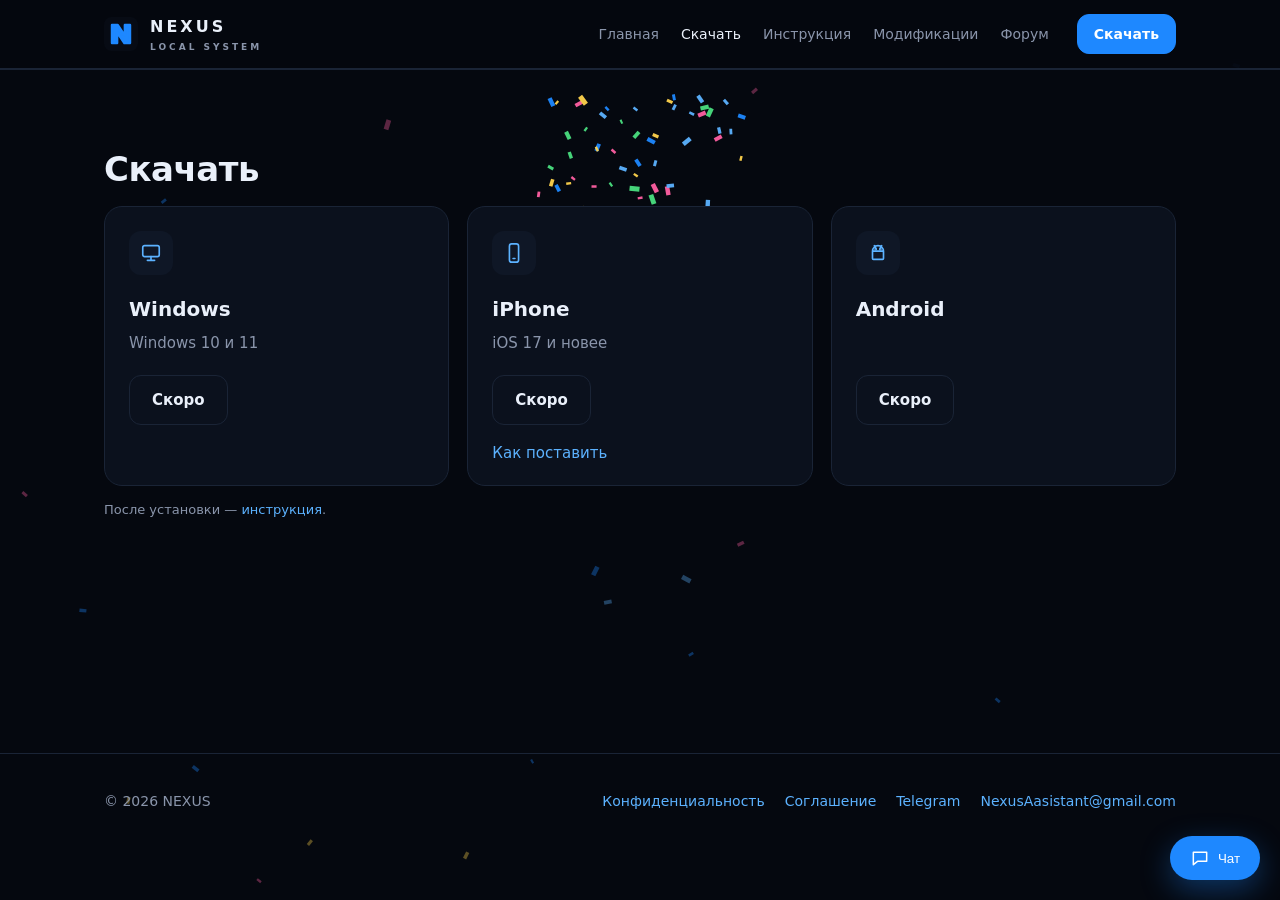
==== commit 5ecca5fe: "Сайт NEXUS" ====
--- a/download.html
+++ b/download.html
@@ -5,7 +5,7 @@
 <meta name="viewport" content="width=device-width, initial-scale=1">
 <title>Скачать — NEXUS</title>
 <link rel="icon" href="assets/logo.svg">
-<link rel="stylesheet" href="assets/style.css?v=30">
+<link rel="stylesheet" href="assets/style.css?v=31">
 </head>
 <body>
 <header>
@@ -58,10 +58,10 @@
 </footer>
 <button class="chat-open" data-chat aria-label="Чат"><svg class="ico" viewBox="0 0 24 24" fill="none" stroke="currentColor" stroke-width="1.8" stroke-linecap="round" stroke-linejoin="round" aria-hidden="true"><path d="M4 5h16v11H9l-5 4z"/></svg><span>Чат</span></button>
 <script>window.NEXUS_CHAT = "https://193-232-89-90.sslip.io:8443"; window.NEXUS_GOOGLE = "959547743443-be8pcmqgt4temf61vtt6gkfed54fnpoh.apps.googleusercontent.com"; window.NEXUS_TELEGRAM = "https://t.me/NexusAppAiBot";</script>
-<script src="assets/chat.js?v=30"></script>
-<script src="assets/panel-link.js?v=30"></script>
-<script src="assets/community.js?v=30"></script>
-<script src="assets/shop.js?v=30"></script>
-<script src="assets/anim.js?v=30"></script>
+<script src="assets/chat.js?v=31"></script>
+<script src="assets/panel-link.js?v=31"></script>
+<script src="assets/community.js?v=31"></script>
+<script src="assets/shop.js?v=31"></script>
+<script src="assets/anim.js?v=31"></script>
 </body>
 </html>
--- a/assets/style.css
+++ b/assets/style.css
@@ -409,3 +409,6 @@
 .report-text { margin: 6px 0; padding: 8px 12px; border-left: 3px solid var(--accent); background: var(--panel2);
   border-radius: 8px; white-space: pre-wrap; overflow-wrap: break-word; }
 .report-btns { display: flex; gap: 8px; flex-wrap: wrap; }
+
+.buy-choice .form-note.pay-off { color: var(--text); line-height: 1.5; }
+.buy-choice .card { overflow-x: hidden; }
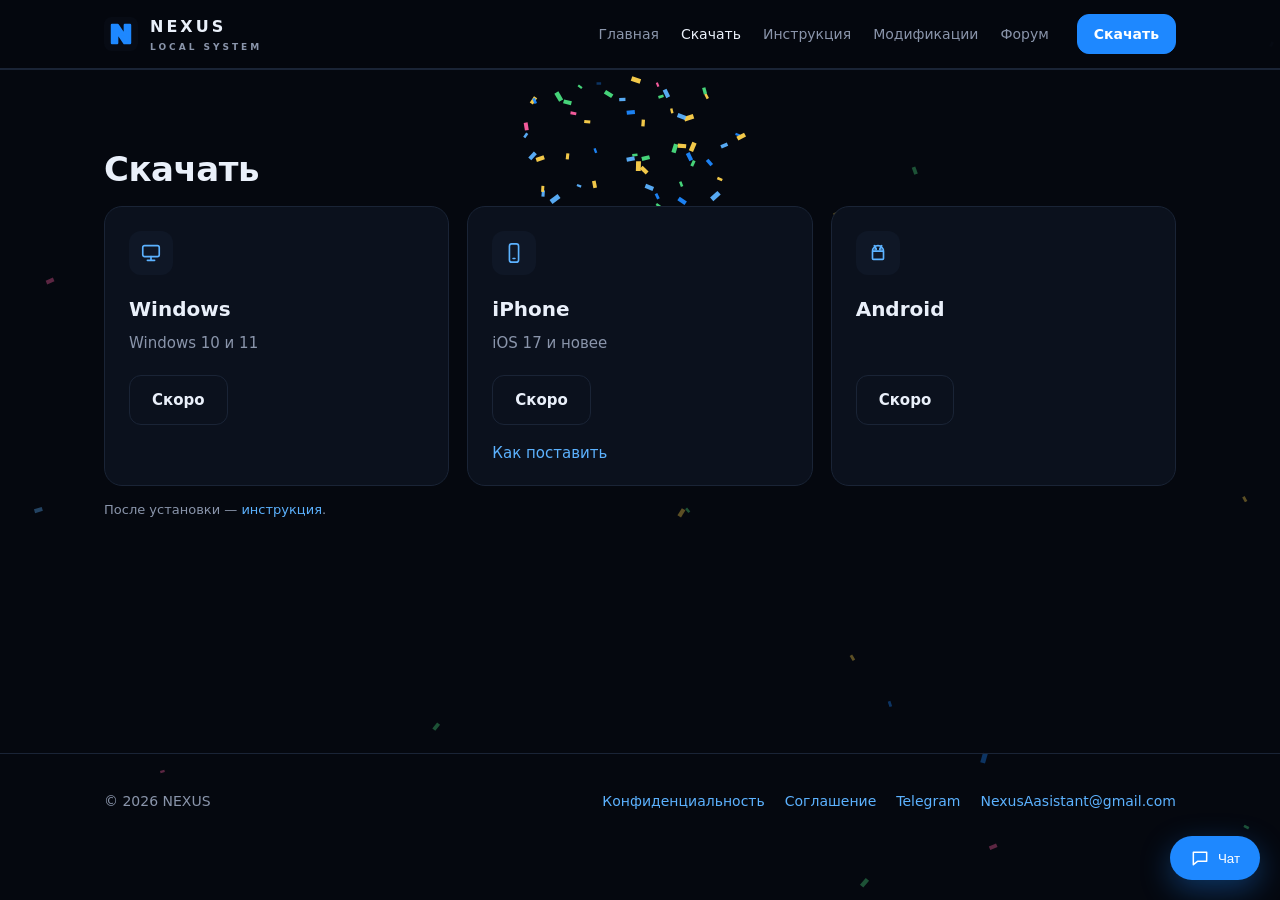
==== commit 22707ff9: "Сайт NEXUS" ====
--- a/download.html
+++ b/download.html
@@ -5,7 +5,7 @@
 <meta name="viewport" content="width=device-width, initial-scale=1">
 <title>Скачать — NEXUS</title>
 <link rel="icon" href="assets/logo.svg">
-<link rel="stylesheet" href="assets/style.css?v=31">
+<link rel="stylesheet" href="assets/style.css?v=32">
 </head>
 <body>
 <header>
@@ -58,10 +58,10 @@
 </footer>
 <button class="chat-open" data-chat aria-label="Чат"><svg class="ico" viewBox="0 0 24 24" fill="none" stroke="currentColor" stroke-width="1.8" stroke-linecap="round" stroke-linejoin="round" aria-hidden="true"><path d="M4 5h16v11H9l-5 4z"/></svg><span>Чат</span></button>
 <script>window.NEXUS_CHAT = "https://193-232-89-90.sslip.io:8443"; window.NEXUS_GOOGLE = "959547743443-be8pcmqgt4temf61vtt6gkfed54fnpoh.apps.googleusercontent.com"; window.NEXUS_TELEGRAM = "https://t.me/NexusAppAiBot";</script>
-<script src="assets/chat.js?v=31"></script>
-<script src="assets/panel-link.js?v=31"></script>
-<script src="assets/community.js?v=31"></script>
-<script src="assets/shop.js?v=31"></script>
-<script src="assets/anim.js?v=31"></script>
+<script src="assets/chat.js?v=32"></script>
+<script src="assets/panel-link.js?v=32"></script>
+<script src="assets/community.js?v=32"></script>
+<script src="assets/shop.js?v=32"></script>
+<script src="assets/anim.js?v=32"></script>
 </body>
 </html>
--- a/assets/style.css
+++ b/assets/style.css
@@ -412,3 +412,4 @@
 
 .buy-choice .form-note.pay-off { color: var(--text); line-height: 1.5; }
 .buy-choice .card { overflow-x: hidden; }
+.bug-img { display: block; max-width: 100%; max-height: 360px; border-radius: 10px; margin-top: 8px; }
